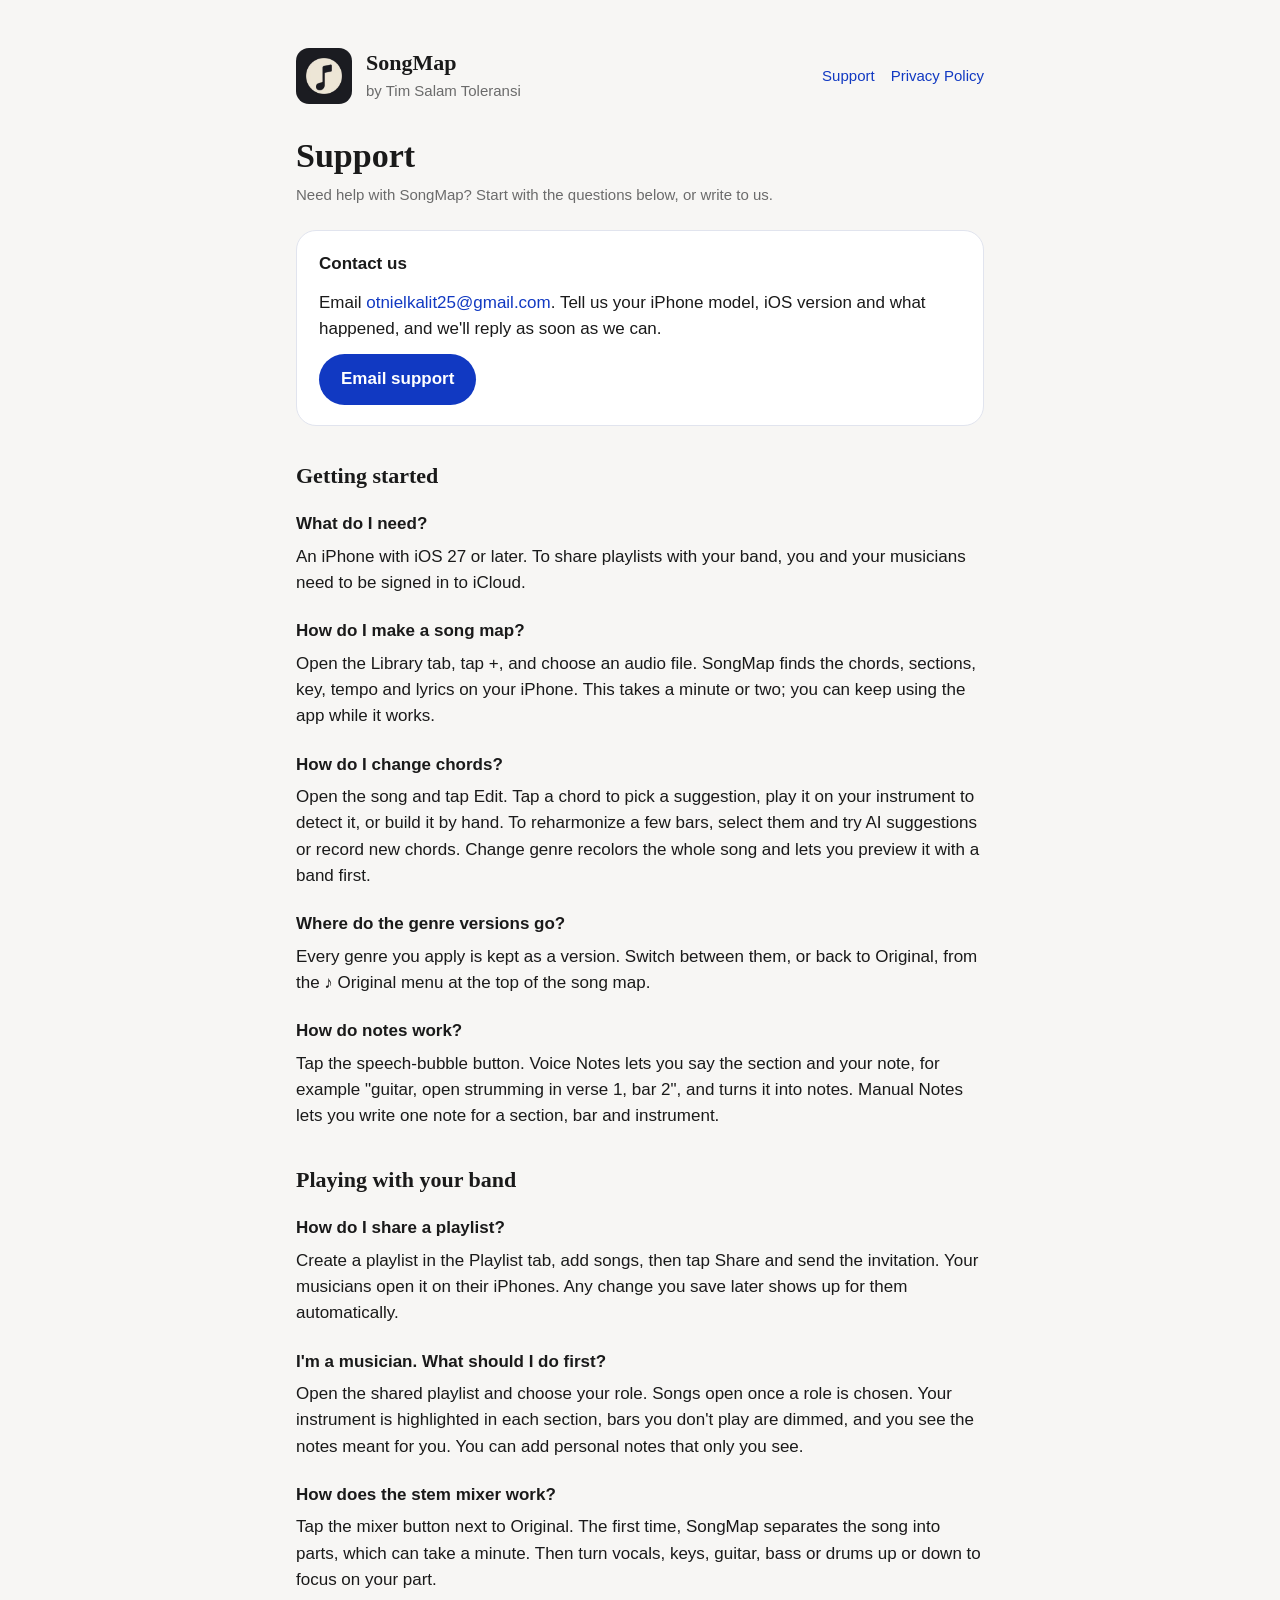
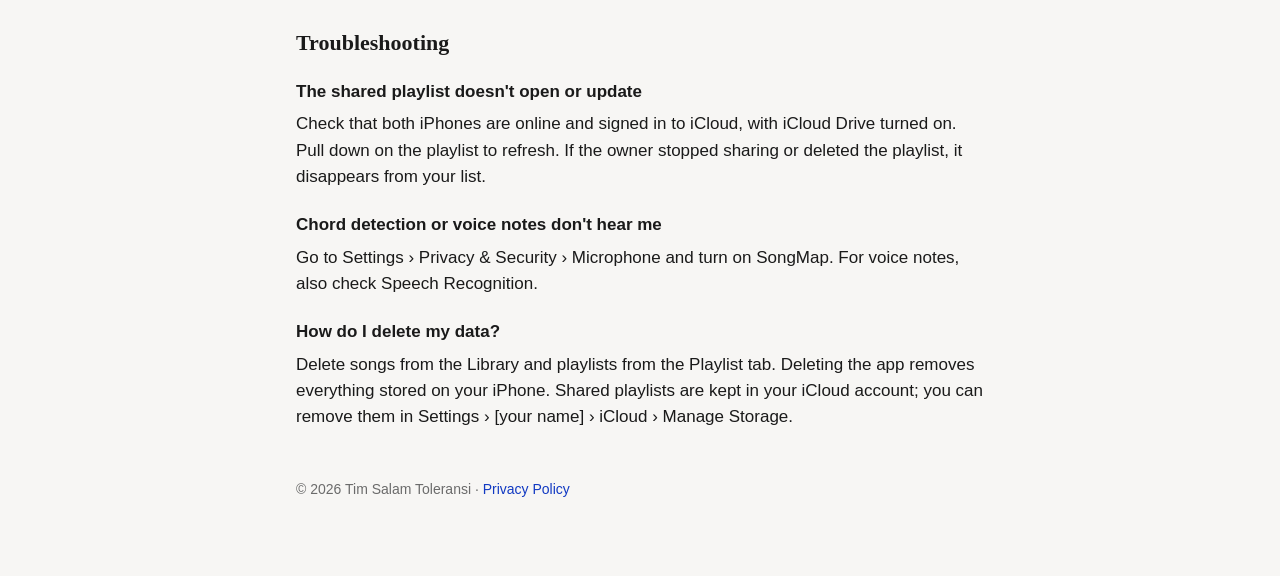
==== index.html @ 95d50e1b "Add SongMap support and privacy policy pages" ====
<!doctype html>
<html lang="en">
<head>
  <meta charset="utf-8">
  <meta name="viewport" content="width=device-width, initial-scale=1">
  <title>SongMap Support</title>
  <meta name="description" content="Help and contact for SongMap, the chord map app for worship teams and bands.">
  <link rel="icon" href="icon.png">
  <link rel="stylesheet" href="style.css">
</head>
<body>
<main>
  <header>
    <img src="icon.png" alt="">
    <div>
      <p class="app">SongMap</p>
      <p class="by">by Tim Salam Toleransi</p>
    </div>
    <nav><a href="./">Support</a><a href="privacy/">Privacy Policy</a></nav>
  </header>

  <h1>Support</h1>
  <p class="meta">Need help with SongMap? Start with the questions below, or write to us.</p>

  <div class="card">
    <p><strong>Contact us</strong></p>
    <p>Email <a href="mailto:otnielkalit25@gmail.com?subject=SongMap%20support">otnielkalit25@gmail.com</a>. Tell us your iPhone model, iOS version and what happened, and we'll reply as soon as we can.</p>
    <p><a class="button" href="mailto:otnielkalit25@gmail.com?subject=SongMap%20support">Email support</a></p>
  </div>

  <h2>Getting started</h2>

  <h3>What do I need?</h3>
  <p>An iPhone with iOS 27 or later. To share playlists with your band, you and your musicians need to be signed in to iCloud.</p>

  <h3>How do I make a song map?</h3>
  <p>Open the Library tab, tap +, and choose an audio file. SongMap finds the chords, sections, key, tempo and lyrics on your iPhone. This takes a minute or two; you can keep using the app while it works.</p>

  <h3>How do I change chords?</h3>
  <p>Open the song and tap Edit. Tap a chord to pick a suggestion, play it on your instrument to detect it, or build it by hand. To reharmonize a few bars, select them and try AI suggestions or record new chords. Change genre recolors the whole song and lets you preview it with a band first.</p>

  <h3>Where do the genre versions go?</h3>
  <p>Every genre you apply is kept as a version. Switch between them, or back to Original, from the ♪ Original menu at the top of the song map.</p>

  <h3>How do notes work?</h3>
  <p>Tap the speech-bubble button. Voice Notes lets you say the section and your note, for example "guitar, open strumming in verse 1, bar 2", and turns it into notes. Manual Notes lets you write one note for a section, bar and instrument.</p>

  <h2>Playing with your band</h2>

  <h3>How do I share a playlist?</h3>
  <p>Create a playlist in the Playlist tab, add songs, then tap Share and send the invitation. Your musicians open it on their iPhones. Any change you save later shows up for them automatically.</p>

  <h3>I'm a musician. What should I do first?</h3>
  <p>Open the shared playlist and choose your role. Songs open once a role is chosen. Your instrument is highlighted in each section, bars you don't play are dimmed, and you see the notes meant for you. You can add personal notes that only you see.</p>

  <h3>How does the stem mixer work?</h3>
  <p>Tap the mixer button next to Original. The first time, SongMap separates the song into parts, which can take a minute. Then turn vocals, keys, guitar, bass or drums up or down to focus on your part.</p>

  <h2>Troubleshooting</h2>

  <h3>The shared playlist doesn't open or update</h3>
  <p>Check that both iPhones are online and signed in to iCloud, with iCloud Drive turned on. Pull down on the playlist to refresh. If the owner stopped sharing or deleted the playlist, it disappears from your list.</p>

  <h3>Chord detection or voice notes don't hear me</h3>
  <p>Go to Settings › Privacy &amp; Security › Microphone and turn on SongMap. For voice notes, also check Speech Recognition.</p>

  <h3>How do I delete my data?</h3>
  <p>Delete songs from the Library and playlists from the Playlist tab. Deleting the app removes everything stored on your iPhone. Shared playlists are kept in your iCloud account; you can remove them in Settings › [your name] › iCloud › Manage Storage.</p>

  <footer>
    <p>© 2026 Tim Salam Toleransi · <a href="privacy/">Privacy Policy</a></p>
  </footer>
</main>
</body>
</html>
---- style.css ----
:root {
  --canvas: #F7F6F4;
  --card: #FFFFFF;
  --text: #1A1A1A;
  --text-secondary: #6B6B6B;
  --brand: #1139C2;
  --border: #E1E4EE;
  color-scheme: light dark;
}
@media (prefers-color-scheme: dark) {
  :root {
    --canvas: #121110;
    --card: #1C1C1E;
    --text: #F2F2F2;
    --text-secondary: #98989D;
    --brand: #6E8BFF;
    --border: #34364A;
  }
}
* { box-sizing: border-box; }
body {
  margin: 0;
  background: var(--canvas);
  color: var(--text);
  font: 17px/1.55 -apple-system, BlinkMacSystemFont, "SF Pro Text", "Helvetica Neue", Arial, sans-serif;
  -webkit-text-size-adjust: 100%;
}
main { max-width: 720px; margin: 0 auto; padding: 48px 16px 64px; }
header { display: flex; align-items: center; gap: 14px; margin-bottom: 32px; }
header img { width: 56px; height: 56px; border-radius: 13px; }
header .app { font: 700 22px/1.2 "New York", ui-serif, Georgia, serif; margin: 0; }
header .by { margin: 2px 0 0; color: var(--text-secondary); font-size: 15px; }
nav { margin-left: auto; display: flex; gap: 16px; font-size: 15px; }
h1 { font: 700 34px/1.15 "New York", ui-serif, Georgia, serif; margin: 0 0 8px; }
h2 { font: 600 22px/1.25 "New York", ui-serif, Georgia, serif; margin: 36px 0 10px; }
h3 { font-size: 17px; margin: 22px 0 6px; }
p, li { margin: 0 0 12px; }
ul { padding-left: 22px; }
a { color: var(--brand); text-decoration: none; }
a:hover { text-decoration: underline; }
.meta { color: var(--text-secondary); font-size: 15px; margin-bottom: 24px; }
.card { background: var(--card); border: 1px solid var(--border); border-radius: 20px; padding: 20px 22px; margin: 20px 0; }
.card p:last-child { margin-bottom: 0; }
.button { display: inline-block; background: var(--brand); color: #fff; border-radius: 999px; padding: 12px 22px; font-weight: 600; }
.button:hover { text-decoration: none; opacity: .9; }
footer { margin-top: 48px; color: var(--text-secondary); font-size: 14px; }
@media (max-width: 520px) {
  header { flex-wrap: wrap; }
  nav { margin-left: 0; width: 100%; }
  h1 { font-size: 28px; }
}
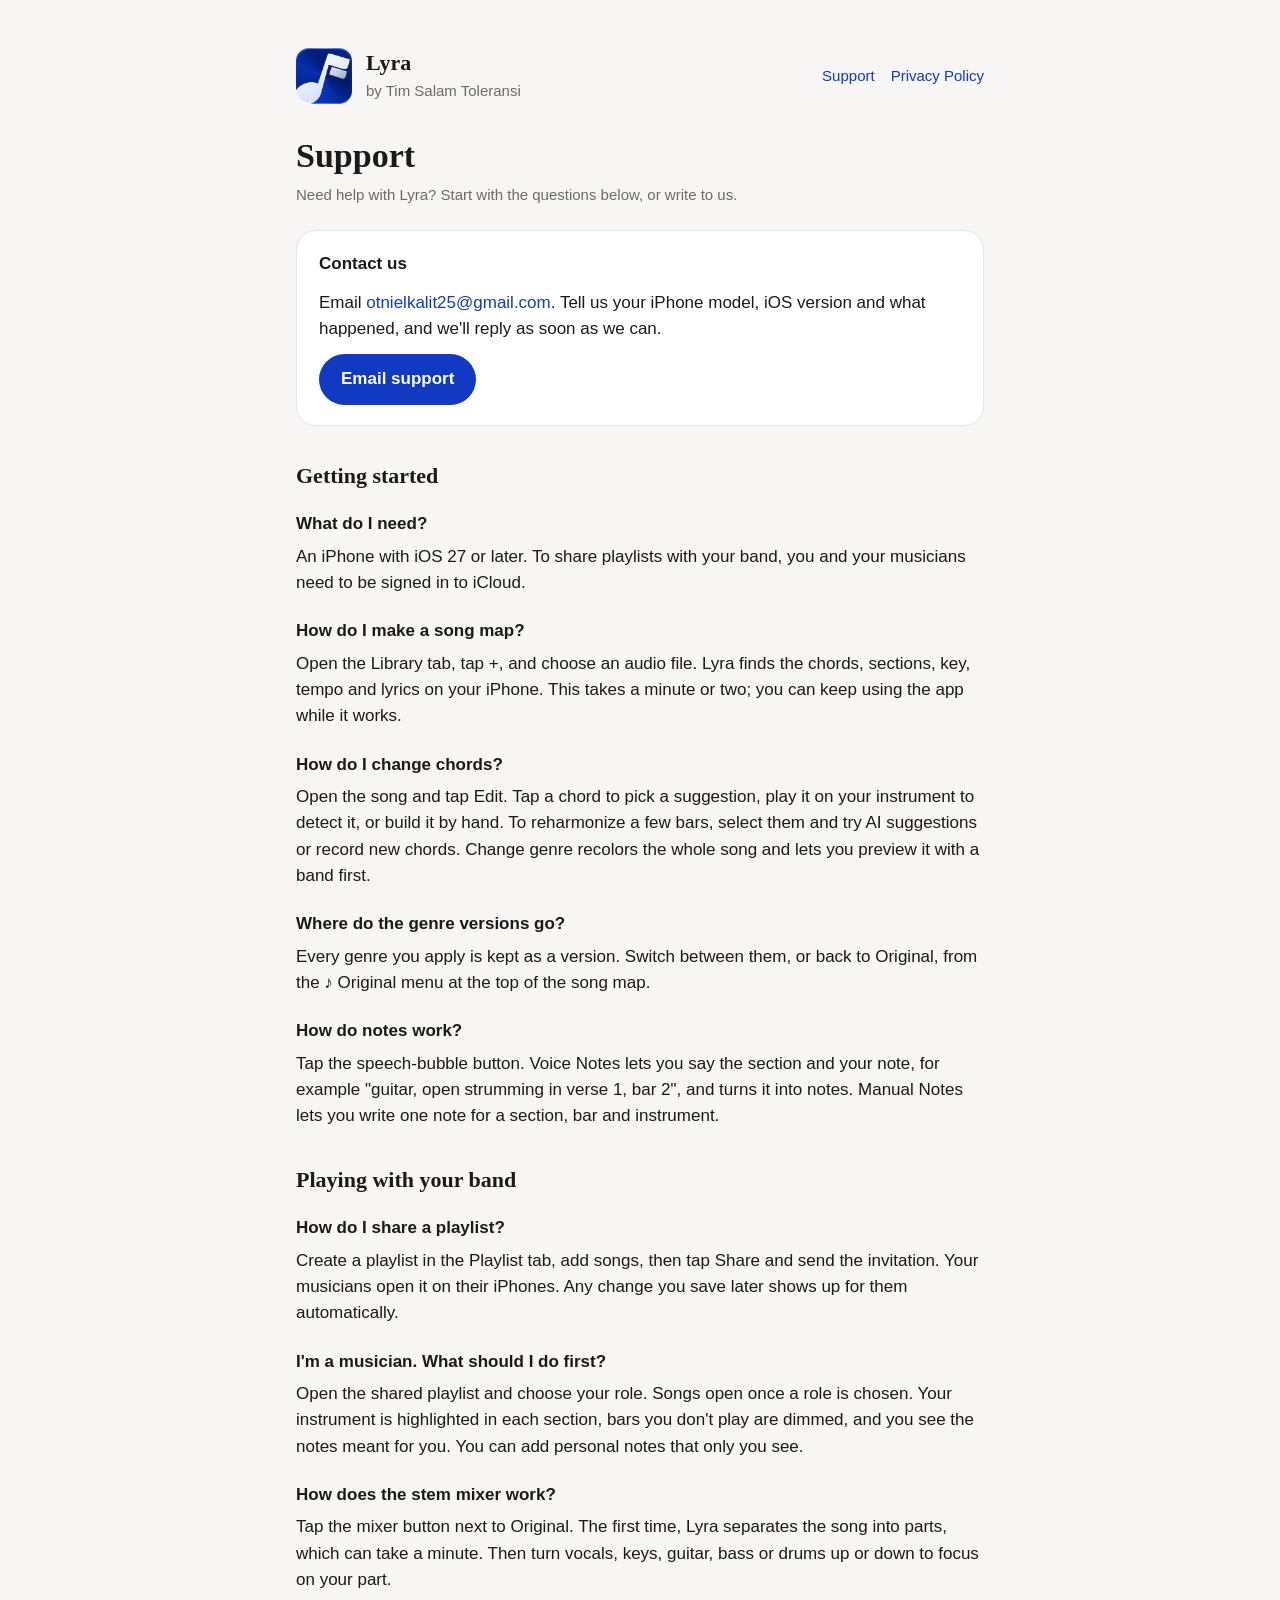
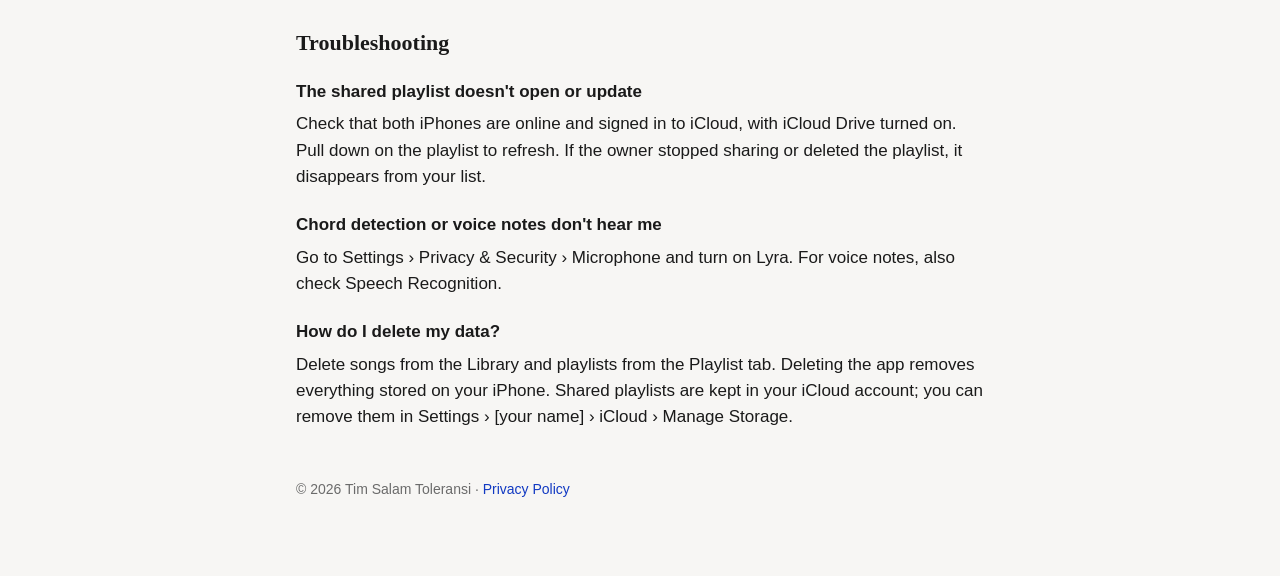
==== commit e2a40336: "Rename the app to Lyra on the support and privacy pages The app is now Lyra (Lyra: Church Musician T" ====
--- a/index.html
+++ b/index.html
@@ -3,8 +3,8 @@
 <head>
   <meta charset="utf-8">
   <meta name="viewport" content="width=device-width, initial-scale=1">
-  <title>SongMap Support</title>
-  <meta name="description" content="Help and contact for SongMap, the chord map app for worship teams and bands.">
+  <title>Lyra Support</title>
+  <meta name="description" content="Help and contact for Lyra, the chord map app for worship teams and bands.">
   <link rel="icon" href="icon.png">
   <link rel="stylesheet" href="style.css">
 </head>
@@ -13,19 +13,19 @@
   <header>
     <img src="icon.png" alt="">
     <div>
-      <p class="app">SongMap</p>
+      <p class="app">Lyra</p>
       <p class="by">by Tim Salam Toleransi</p>
     </div>
     <nav><a href="./">Support</a><a href="privacy/">Privacy Policy</a></nav>
   </header>
 
   <h1>Support</h1>
-  <p class="meta">Need help with SongMap? Start with the questions below, or write to us.</p>
+  <p class="meta">Need help with Lyra? Start with the questions below, or write to us.</p>
 
   <div class="card">
     <p><strong>Contact us</strong></p>
-    <p>Email <a href="mailto:otnielkalit25@gmail.com?subject=SongMap%20support">otnielkalit25@gmail.com</a>. Tell us your iPhone model, iOS version and what happened, and we'll reply as soon as we can.</p>
-    <p><a class="button" href="mailto:otnielkalit25@gmail.com?subject=SongMap%20support">Email support</a></p>
+    <p>Email <a href="mailto:otnielkalit25@gmail.com?subject=Lyra%20support">otnielkalit25@gmail.com</a>. Tell us your iPhone model, iOS version and what happened, and we'll reply as soon as we can.</p>
+    <p><a class="button" href="mailto:otnielkalit25@gmail.com?subject=Lyra%20support">Email support</a></p>
   </div>
 
   <h2>Getting started</h2>
@@ -34,7 +34,7 @@
   <p>An iPhone with iOS 27 or later. To share playlists with your band, you and your musicians need to be signed in to iCloud.</p>
 
   <h3>How do I make a song map?</h3>
-  <p>Open the Library tab, tap +, and choose an audio file. SongMap finds the chords, sections, key, tempo and lyrics on your iPhone. This takes a minute or two; you can keep using the app while it works.</p>
+  <p>Open the Library tab, tap +, and choose an audio file. Lyra finds the chords, sections, key, tempo and lyrics on your iPhone. This takes a minute or two; you can keep using the app while it works.</p>
 
   <h3>How do I change chords?</h3>
   <p>Open the song and tap Edit. Tap a chord to pick a suggestion, play it on your instrument to detect it, or build it by hand. To reharmonize a few bars, select them and try AI suggestions or record new chords. Change genre recolors the whole song and lets you preview it with a band first.</p>
@@ -54,7 +54,7 @@
   <p>Open the shared playlist and choose your role. Songs open once a role is chosen. Your instrument is highlighted in each section, bars you don't play are dimmed, and you see the notes meant for you. You can add personal notes that only you see.</p>
 
   <h3>How does the stem mixer work?</h3>
-  <p>Tap the mixer button next to Original. The first time, SongMap separates the song into parts, which can take a minute. Then turn vocals, keys, guitar, bass or drums up or down to focus on your part.</p>
+  <p>Tap the mixer button next to Original. The first time, Lyra separates the song into parts, which can take a minute. Then turn vocals, keys, guitar, bass or drums up or down to focus on your part.</p>
 
   <h2>Troubleshooting</h2>
 
@@ -62,7 +62,7 @@
   <p>Check that both iPhones are online and signed in to iCloud, with iCloud Drive turned on. Pull down on the playlist to refresh. If the owner stopped sharing or deleted the playlist, it disappears from your list.</p>
 
   <h3>Chord detection or voice notes don't hear me</h3>
-  <p>Go to Settings › Privacy &amp; Security › Microphone and turn on SongMap. For voice notes, also check Speech Recognition.</p>
+  <p>Go to Settings › Privacy &amp; Security › Microphone and turn on Lyra. For voice notes, also check Speech Recognition.</p>
 
   <h3>How do I delete my data?</h3>
   <p>Delete songs from the Library and playlists from the Playlist tab. Deleting the app removes everything stored on your iPhone. Shared playlists are kept in your iCloud account; you can remove them in Settings › [your name] › iCloud › Manage Storage.</p>
